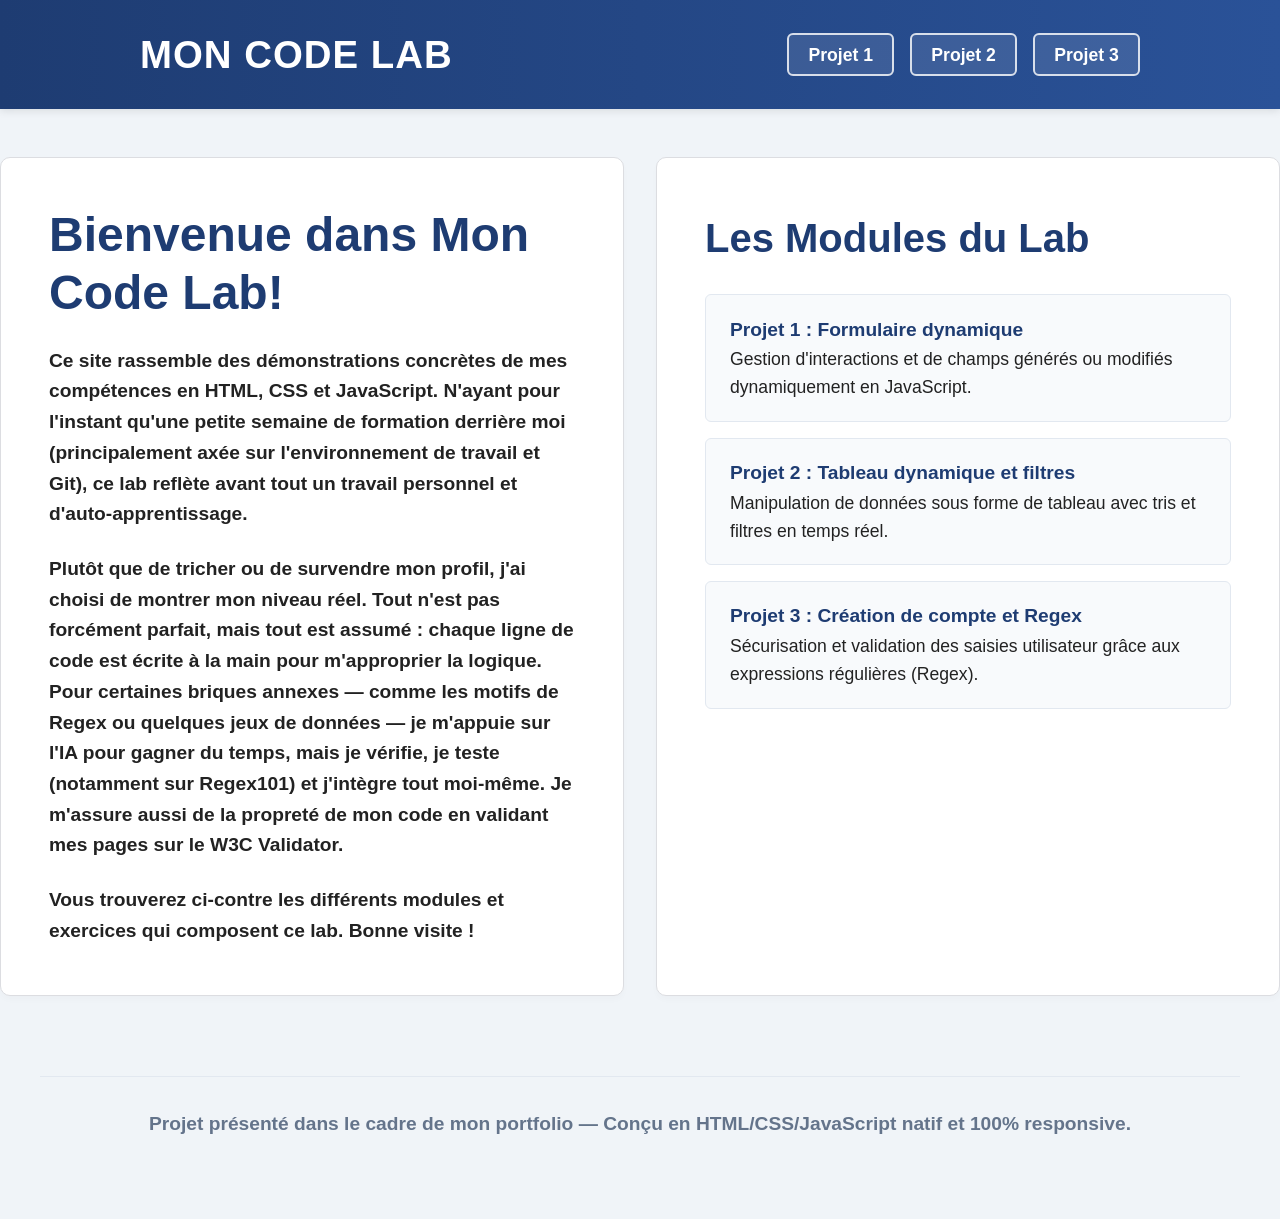
==== index.html @ 9af28d7e "fix file name problem" ====
<!DOCTYPE html>
<html lang="en">
<head>
    <meta charset="UTF-8">
    <title>Mon Code Lab</title>
    <link rel="stylesheet" href="styles.css">
</head>
<body>
    <header>
        <nav>
            <h1>MON CODE LAB</h1>
            <ul>
                <li><a href="./Projet-1/index.html">Projet 1</a></li>
                <li><a href="./Projet-2/index.html">Projet 2</a></li>
                <li><a href="./Projet-3/index.html">Projet 3</a></li>
            </ul>
        </nav>
    </header>
    <main>
        <section>
            <h2>Bienvenue dans Mon Code Lab!</h2>
            <p>
                Ce site rassemble des démonstrations concrètes de mes compétences en HTML, CSS et JavaScript. N'ayant pour
                l'instant qu'une petite semaine de formation derrière moi (principalement axée sur l'environnement de
                travail et Git), ce lab reflète avant tout un travail personnel et d'auto-apprentissage.
            </p>
            <p>
                Plutôt que de tricher ou de survendre mon profil, j'ai choisi de montrer mon niveau réel. Tout n'est pas
                forcément parfait, mais tout est assumé : chaque ligne de code est écrite à la main pour m'approprier la
                logique. Pour certaines briques annexes — comme les motifs de Regex ou quelques jeux de données — je
                m'appuie sur l'IA pour gagner du temps, mais je vérifie, je teste (notamment sur Regex101) et j'intègre tout
                moi-même. Je m'assure aussi de la propreté de mon code en validant mes pages sur le W3C Validator.
            </p>
            <p>
                Vous trouverez ci-contre les différents modules et exercices qui composent ce lab. Bonne visite !
            </p>
        </section>
        <section id="projets">
            <h3>Les Modules du Lab</h3>
            <ul>
                <li>
                    <strong>Projet 1 : Formulaire dynamique</strong><br>
                    Gestion d'interactions et de champs générés ou modifiés dynamiquement en JavaScript.
                </li>
                <li>
                    <strong>Projet 2 : Tableau dynamique et filtres</strong><br>
                    Manipulation de données sous forme de tableau avec tris et filtres en temps réel.
                </li>
                <li>
                    <strong>Projet 3 : Création de compte et Regex</strong><br>
                    Sécurisation et validation des saisies utilisateur grâce aux expressions régulières (Regex).
                </li>
            </ul>
        </section>
    </main>
    <footer>
        <p>Projet présenté dans le cadre de mon portfolio — Conçu en HTML/CSS/JavaScript natif et 100% responsive.</p>
    </footer>
</body>
</html>
---- styles.css ----
* {
    box-sizing: border-box;
    margin: 0;
    padding: 0;
}

body {
    font-family: Arial, sans-serif;
    line-height: 1.6;
    color: #222222;
    background-color: #f0f4f8;
    margin: 0;
    padding: 0;
}

header {
    background: linear-gradient(90deg, #1e3c72, #2a5298);
    color: #ffffff;
    padding: 1.5rem 2rem;
    box-shadow: 0 2px 8px rgba(0, 0, 0, 0.1);
}

nav {
    display: flex;
    justify-content: space-between;
    align-items: center;
    max-width: 1000px;
    margin: 0 auto;
}

nav h1 {
    font-size: 2.4rem;
    letter-spacing: 1px;
    margin: 0;
}

nav ul {
    list-style: none;
    display: flex;
    gap: 1rem;
    margin: 0;
    padding: 0;
}

nav a {
    color: #ffffff;
    text-decoration: none;
    font-size: 1.1rem;
    font-weight: bold;
    padding: 0.6rem 1.2rem;
    border: 2px solid rgba(255, 255, 255, 0.8);
    border-radius: 6px;
    background-color: rgba(255, 255, 255, 0.1);
    transition: all 0.2s ease;
}

nav a:hover {
    background-color: #ffffff;
    color: #1e3c72;
    text-decoration: none;
}

main {
    display: flex;
    max-width: 1400px;
    margin: 3rem auto;
    gap: 2rem;
    justify-content: center;
}

main section {
    flex: 1;
    background-color: #ffffff;
    padding: 3rem;
    border-radius: 10px;
    border: 1px solid #dcdde1;
    margin-bottom: 2rem;
    box-shadow: 0 4px 6px rgba(0, 0, 0, 0.02);
}

h2 {
    color: #1e3c72;
    font-size: 3rem;
    margin-top: 0;
    margin-bottom: 1.5rem;
    line-height: 1.2;
}

p {
    font-size: 1.2rem;
    font-weight: 550;
    margin-bottom: 1.5rem;
}

p:last-child {
    margin-bottom: 0;
}

#projets h3 {
    color: #1e3c72;
    font-size: 2.5rem;
    margin-top: 0;
    margin-bottom: 1.5rem;
}

#projets ul {
    list-style: none;
    display: flex;
    flex-direction: column;
    gap: 1rem;
}

#projets li {
    background-color: #f8fafc;
    border: 1px solid #e2e8f0;
    padding: 1.2rem 1.5rem;
    border-radius: 6px;
    font-size: 1.1rem;
}

#projets li:hover {
    border-color: #1e3c72;
    transform: translateY(-2px);
}

#projets li strong {
    color: #1e3c72;
    font-size: 1.2rem;
}

footer {
    text-align: center;
    padding: 2rem;
    color: #64748b;
    font-size: 0.95rem;
    border-top: 1px solid #e2e8f0;
    max-width: 1200px;
    margin: 0 auto 3rem auto;
}

@media (max-width: 770px) {
    main {
        flex-direction: column;
    }

    nav ul {
        width: 100%;
        flex-direction: column; /* Les liens passent en vertical */
        gap: 0.8rem;
    }

    nav a {
        display: block;
        width: 100%;
        text-align: center;
    }
}
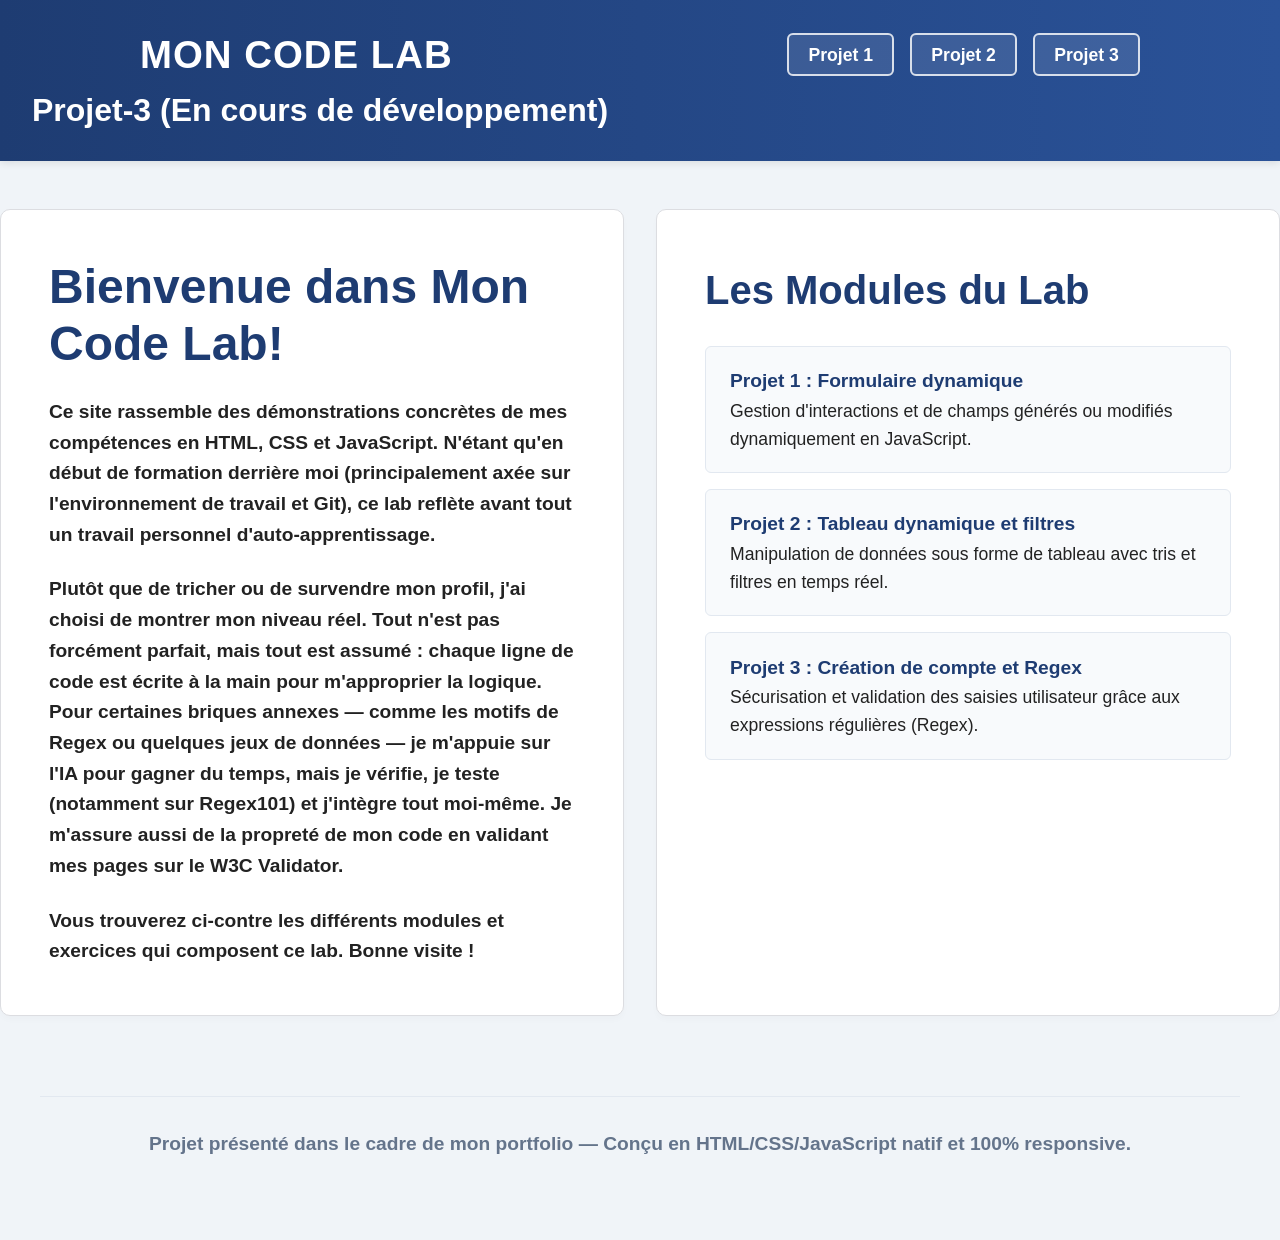
==== commit 0a4af07d: "add project 4 && fix many content problems" ====
--- a/index.html
+++ b/index.html
@@ -15,14 +15,15 @@
                 <li><a href="./Projet-3/index.html">Projet 3</a></li>
             </ul>
         </nav>
+        <h1>Projet-3 (En cours de développement)</h1>
     </header>
     <main>
         <section>
             <h2>Bienvenue dans Mon Code Lab!</h2>
             <p>
-                Ce site rassemble des démonstrations concrètes de mes compétences en HTML, CSS et JavaScript. N'ayant pour
-                l'instant qu'une petite semaine de formation derrière moi (principalement axée sur l'environnement de
-                travail et Git), ce lab reflète avant tout un travail personnel et d'auto-apprentissage.
+                Ce site rassemble des démonstrations concrètes de mes compétences en HTML, CSS et JavaScript. N'étant
+                qu'en début de formation derrière moi (principalement axée sur l'environnement de travail et Git), ce lab
+                reflète avant tout un travail personnel d'auto-apprentissage.
             </p>
             <p>
                 Plutôt que de tricher ou de survendre mon profil, j'ai choisi de montrer mon niveau réel. Tout n'est pas
--- a/styles.css
+++ b/styles.css
@@ -59,6 +59,8 @@
     color: #1e3c72;
     text-decoration: none;
 }
+
+
 
 main {
     display: flex;
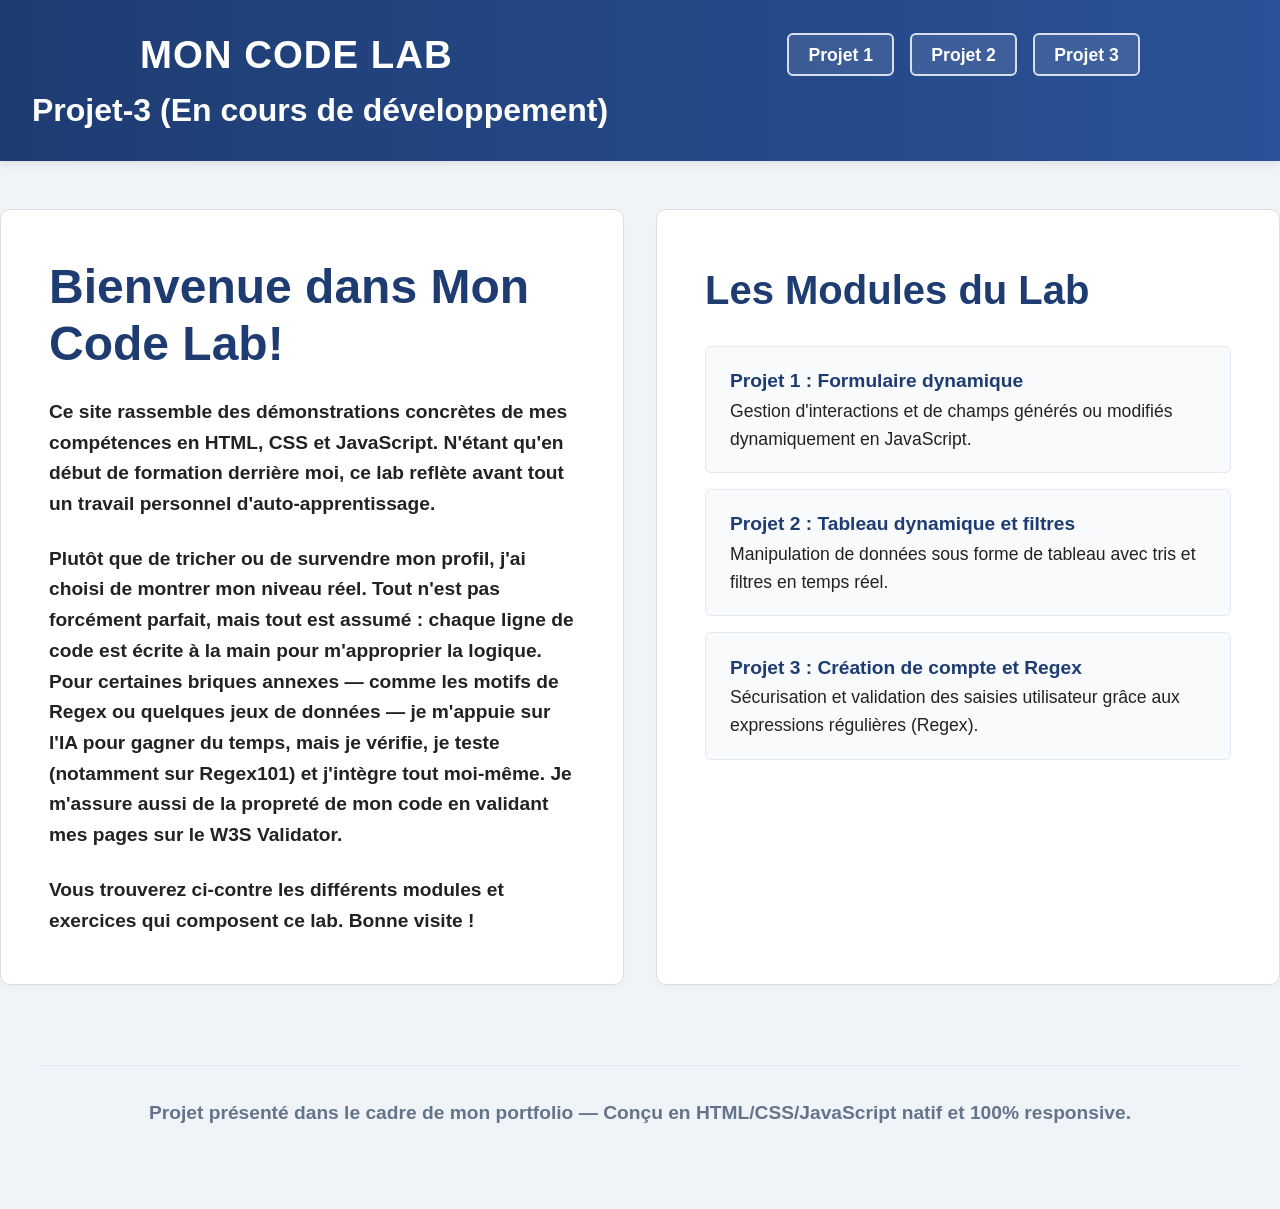
==== commit 4e37968f: "fix content problems" ====
--- a/index.html
+++ b/index.html
@@ -22,15 +22,14 @@
             <h2>Bienvenue dans Mon Code Lab!</h2>
             <p>
                 Ce site rassemble des démonstrations concrètes de mes compétences en HTML, CSS et JavaScript. N'étant
-                qu'en début de formation derrière moi (principalement axée sur l'environnement de travail et Git), ce lab
-                reflète avant tout un travail personnel d'auto-apprentissage.
+                qu'en début de formation derrière moi, ce lab reflète avant tout un travail personnel d'auto-apprentissage.
             </p>
             <p>
                 Plutôt que de tricher ou de survendre mon profil, j'ai choisi de montrer mon niveau réel. Tout n'est pas
                 forcément parfait, mais tout est assumé : chaque ligne de code est écrite à la main pour m'approprier la
                 logique. Pour certaines briques annexes — comme les motifs de Regex ou quelques jeux de données — je
                 m'appuie sur l'IA pour gagner du temps, mais je vérifie, je teste (notamment sur Regex101) et j'intègre tout
-                moi-même. Je m'assure aussi de la propreté de mon code en validant mes pages sur le W3C Validator.
+                moi-même. Je m'assure aussi de la propreté de mon code en validant mes pages sur le W3S Validator.
             </p>
             <p>
                 Vous trouverez ci-contre les différents modules et exercices qui composent ce lab. Bonne visite !
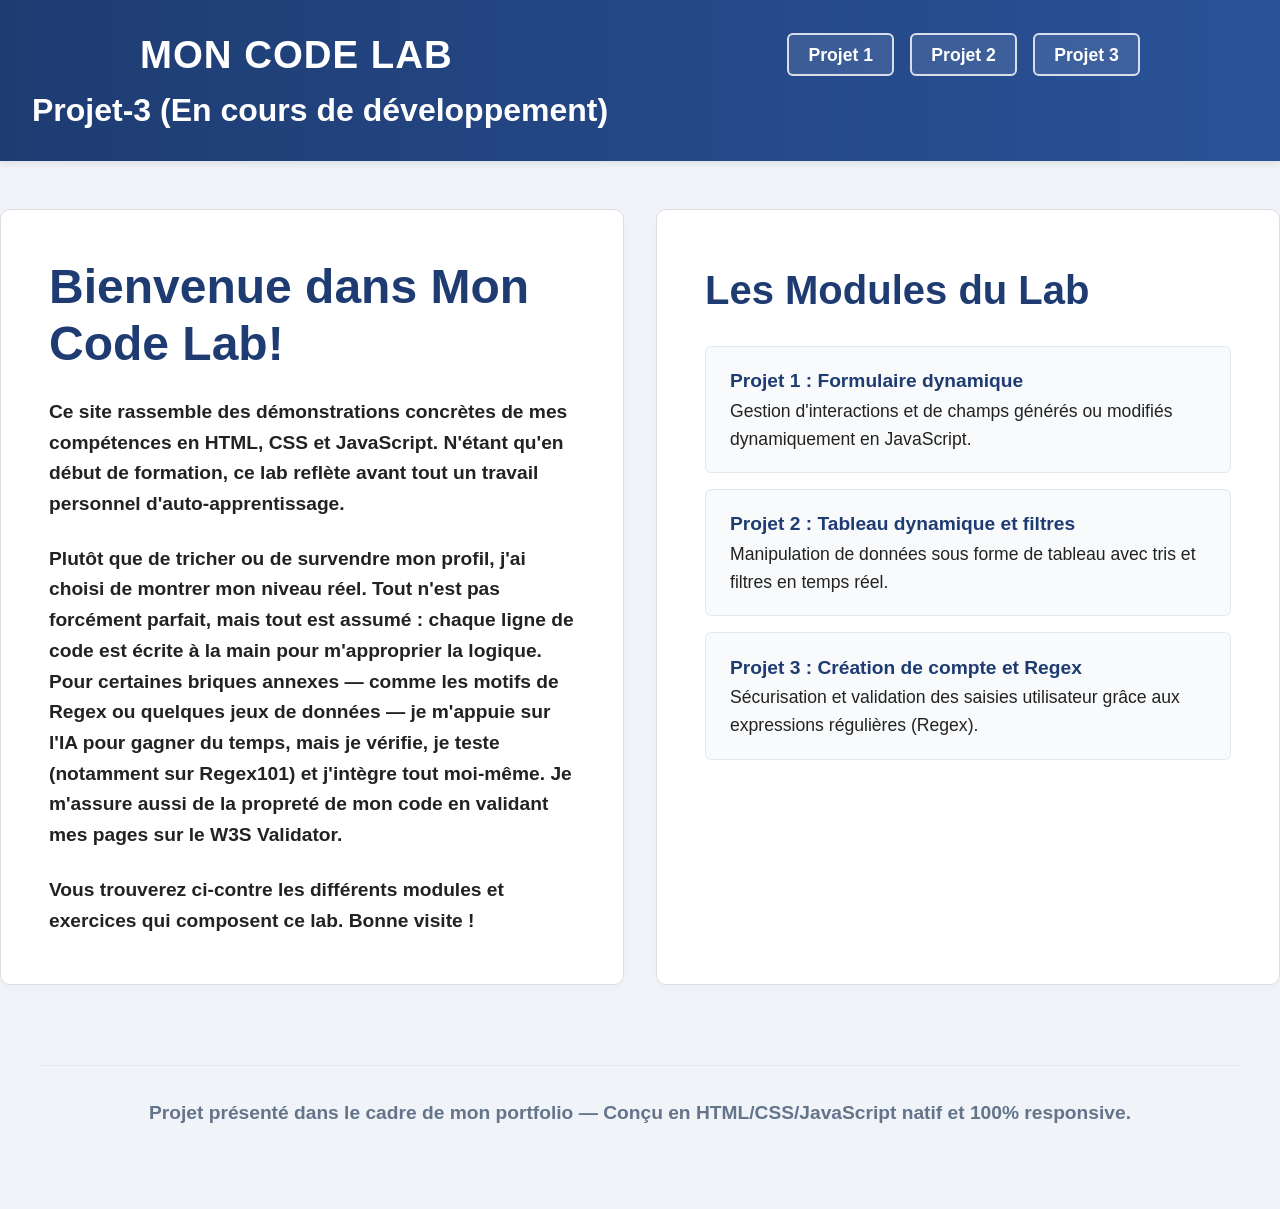
==== commit 7847d0e6: "update content" ====
--- a/index.html
+++ b/index.html
@@ -22,7 +22,7 @@
             <h2>Bienvenue dans Mon Code Lab!</h2>
             <p>
                 Ce site rassemble des démonstrations concrètes de mes compétences en HTML, CSS et JavaScript. N'étant
-                qu'en début de formation derrière moi, ce lab reflète avant tout un travail personnel d'auto-apprentissage.
+                qu'en début de formation, ce lab reflète avant tout un travail personnel d'auto-apprentissage.
             </p>
             <p>
                 Plutôt que de tricher ou de survendre mon profil, j'ai choisi de montrer mon niveau réel. Tout n'est pas
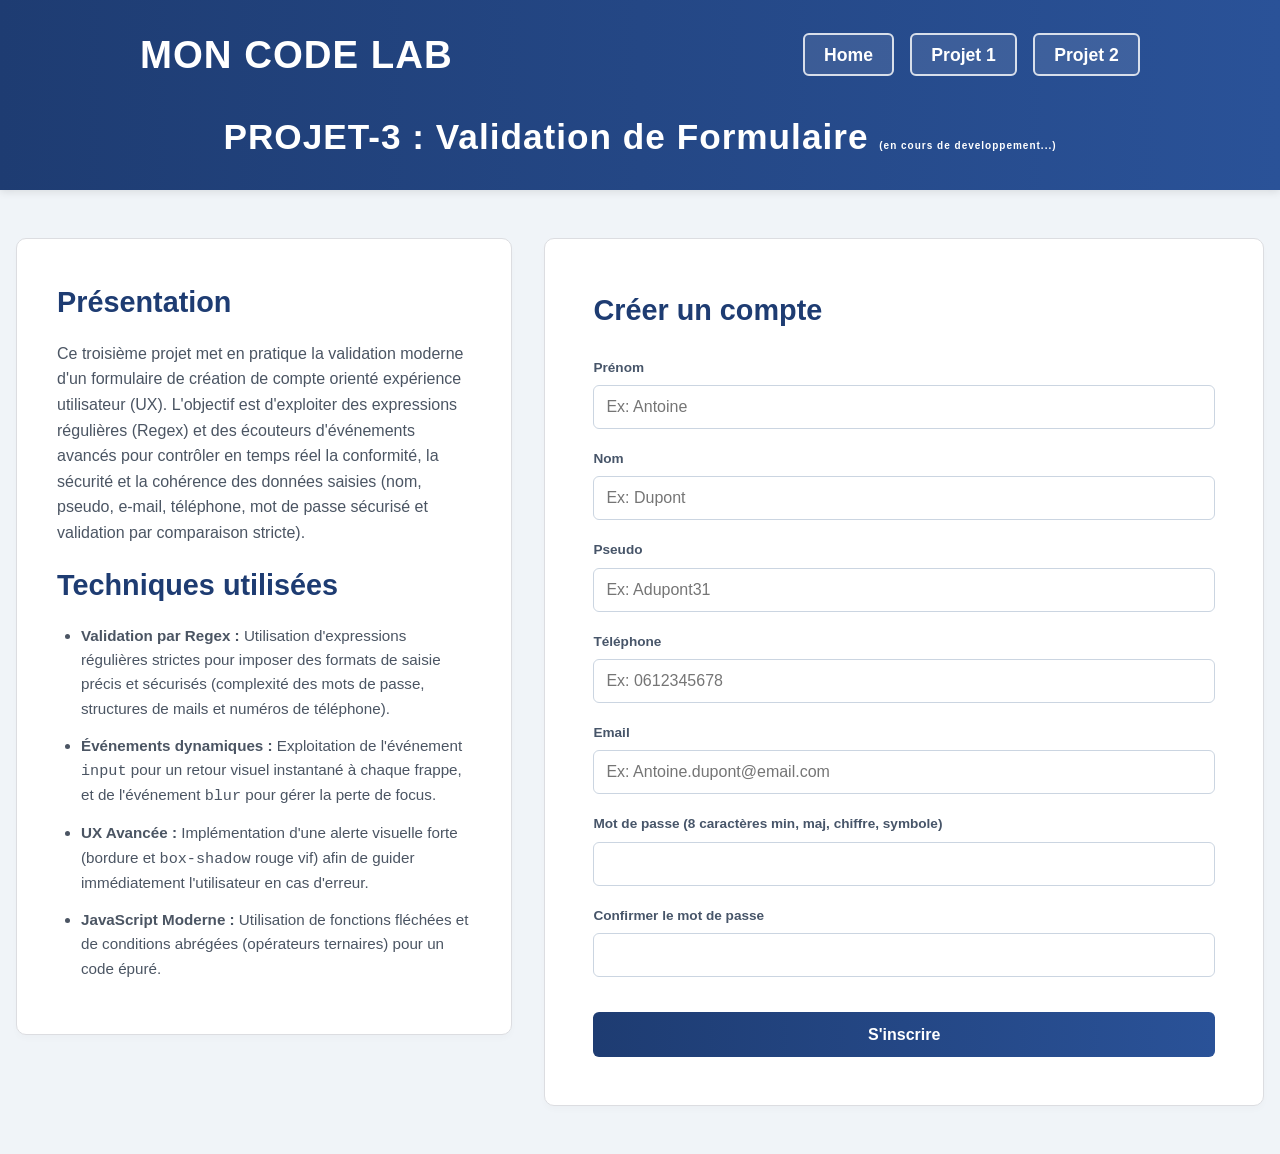
==== commit 5bd0188e: "fix css details" ====
--- a/index.html
+++ b/index.html
@@ -1,60 +1,88 @@
+
 <!DOCTYPE html>
-<html lang="en">
+<html lang="fr">
 <head>
     <meta charset="UTF-8">
-    <title>Mon Code Lab</title>
+    <title>Mon Code Lab - Projet 3</title>
     <link rel="stylesheet" href="styles.css">
+    <script src="script.js" defer></script>
 </head>
 <body>
-    <header>
-        <nav>
-            <h1>MON CODE LAB</h1>
-            <ul>
-                <li><a href="./Projet-1/index.html">Projet 1</a></li>
-                <li><a href="./Projet-2/index.html">Projet 2</a></li>
-                <li><a href="./Projet-3/index.html">Projet 3</a></li>
-            </ul>
-        </nav>
-        <h1>Projet-3 (En cours de développement)</h1>
-    </header>
-    <main>
-        <section>
-            <h2>Bienvenue dans Mon Code Lab!</h2>
-            <p>
-                Ce site rassemble des démonstrations concrètes de mes compétences en HTML, CSS et JavaScript. N'étant
-                qu'en début de formation, ce lab reflète avant tout un travail personnel d'auto-apprentissage.
-            </p>
-            <p>
-                Plutôt que de tricher ou de survendre mon profil, j'ai choisi de montrer mon niveau réel. Tout n'est pas
-                forcément parfait, mais tout est assumé : chaque ligne de code est écrite à la main pour m'approprier la
-                logique. Pour certaines briques annexes — comme les motifs de Regex ou quelques jeux de données — je
-                m'appuie sur l'IA pour gagner du temps, mais je vérifie, je teste (notamment sur Regex101) et j'intègre tout
-                moi-même. Je m'assure aussi de la propreté de mon code en validant mes pages sur le W3S Validator.
-            </p>
-            <p>
-                Vous trouverez ci-contre les différents modules et exercices qui composent ce lab. Bonne visite !
-            </p>
-        </section>
-        <section id="projets">
-            <h3>Les Modules du Lab</h3>
-            <ul>
-                <li>
-                    <strong>Projet 1 : Formulaire dynamique</strong><br>
-                    Gestion d'interactions et de champs générés ou modifiés dynamiquement en JavaScript.
-                </li>
-                <li>
-                    <strong>Projet 2 : Tableau dynamique et filtres</strong><br>
-                    Manipulation de données sous forme de tableau avec tris et filtres en temps réel.
-                </li>
-                <li>
-                    <strong>Projet 3 : Création de compte et Regex</strong><br>
-                    Sécurisation et validation des saisies utilisateur grâce aux expressions régulières (Regex).
-                </li>
-            </ul>
-        </section>
-    </main>
-    <footer>
-        <p>Projet présenté dans le cadre de mon portfolio — Conçu en HTML/CSS/JavaScript natif et 100% responsive.</p>
-    </footer>
+<header>
+    <nav>
+        <h1>MON CODE LAB</h1>
+        <ul>
+            <li><a href="../index.html">Home</a></li>
+            <li><a href="../Projet-1/index.html">Projet 1</a></li>
+            <li><a href="../Projet-2/index.html">Projet 2</a></li>
+        </ul>
+    </nav>
+    <h1 class="pageTitle">PROJET-3 : Validation de Formulaire <span style="font-size: 10px;">(en cours de developpement...)</span></h1>
+</header>
+<main class="pageLayout">
+    <aside class="sidebarProject">
+        <h2>Présentation</h2>
+        <p>
+            Ce troisième projet met en pratique la validation moderne d'un formulaire de création de compte orienté
+            expérience utilisateur (UX). L'objectif est d'exploiter des expressions régulières (Regex) et des écouteurs
+            d'événements avancés pour contrôler en temps réel la conformité, la sécurité et la cohérence des données
+            saisies (nom, pseudo, e-mail, téléphone, mot de passe sécurisé et validation par comparaison stricte).
+        </p>
+        <h2>Techniques utilisées</h2>
+        <ul>
+            <li>
+                <strong>Validation par Regex :</strong> Utilisation d'expressions régulières strictes pour imposer des
+                formats de saisie précis et sécurisés (complexité des mots de passe, structures de mails et numéros de
+                téléphone).
+            </li>
+            <li>
+                <strong>Événements dynamiques :</strong> Exploitation de l'événement <code>input</code> pour un retour
+                visuel instantané à chaque frappe, et de l'événement <code>blur</code> pour gérer la perte de focus.
+            </li>
+            <li>
+                <strong>UX Avancée :</strong> Implémentation d'une alerte visuelle forte (bordure et
+                <code>box-shadow</code> rouge vif) afin de guider immédiatement l'utilisateur en cas d'erreur.
+            </li>
+            <li>
+                <strong>JavaScript Moderne :</strong> Utilisation de fonctions fléchées et de conditions abrégées
+                (opérateurs ternaires) pour un code épuré.
+            </li>
+        </ul>
+    </aside>
+    <section class="sectionFormContainer">
+        <h2>Créer un compte</h2>
+        <form id="registerForm" novalidate>
+            <div class="inputGroup">
+                <label for="firstNameInput">Prénom</label>
+                <input type="text" id="firstNameInput" placeholder="Ex: Antoine">
+            </div>
+            <div class="inputGroup">
+                <label for="lastNameInput">Nom</label>
+                <input type="text" id="lastNameInput" placeholder="Ex: Dupont">
+            </div>
+            <div class="inputGroup">
+                <label for="pseudoInput">Pseudo</label>
+                <input type="text" id="pseudoInput" placeholder="Ex: Adupont31">
+            </div>
+            <div class="inputGroup">
+                <label for="phoneInput">Téléphone</label>
+                <input type="tel" id="phoneInput" placeholder="Ex: 0612345678">
+            </div>
+            <div class="inputGroup">
+                <label for="emailInput">Email</label>
+                <input type="email" id="emailInput" placeholder="Ex: Antoine.dupont@email.com">
+            </div>
+            <div class="inputGroup">
+                <label for="passwordInput">Mot de passe (8 caractères min, maj, chiffre, symbole)</label>
+                <input type="password" id="passwordInput">
+            </div>
+            <div class="inputGroup">
+                <label for="confirmPasswordInput">Confirmer le mot de passe</label>
+                <input type="password" id="confirmPasswordInput">
+            </div>
+            <button type="submit" id="submitBtn" class="submitButton">S'inscrire</button>
+        </form>
+    </section>
+</main>
 </body>
-</html>
+</html>
--- a/styles.css
+++ b/styles.css
@@ -60,94 +60,128 @@
     text-decoration: none;
 }
 
+header .pageTitle {
+    text-align: center;
+    color: #ffffff;
+    font-size: 2.2rem;
+    margin-top: 1.5rem;
+    font-weight: bold;
+    letter-spacing: 1px;
+}
 
-
-main {
+.pageLayout {
     display: flex;
     max-width: 1400px;
     margin: 3rem auto;
     gap: 2rem;
     justify-content: center;
+    align-items: flex-start;
+    padding: 0 1rem;
 }
 
-main section {
+.sidebarProject {
     flex: 1;
+    background-color: #ffffff;
+    padding: 2.5rem;
+    border-radius: 10px;
+    border: 1px solid #dcdde1;
+    box-shadow: 0 4px 6px rgba(0, 0, 0, 0.02);
+}
+
+.sidebarProject h2 {
+    color: #1e3c72;
+    margin-bottom: 1rem;
+    font-size: 1.8rem;
+}
+
+.sidebarProject p {
+    color: #4b5563;
+    margin-bottom: 1rem;
+}
+
+.sidebarProject ul {
+    padding-left: 1.5rem;
+    color: #4b5563;
+}
+
+.sidebarProject li {
+    margin-bottom: 0.8rem;
+    font-size: 0.95rem;
+}
+
+.sectionFormContainer {
+    flex: 1.5;
     background-color: #ffffff;
     padding: 3rem;
     border-radius: 10px;
     border: 1px solid #dcdde1;
-    margin-bottom: 2rem;
     box-shadow: 0 4px 6px rgba(0, 0, 0, 0.02);
 }
 
-h2 {
+.sectionFormContainer h2 {
     color: #1e3c72;
-    font-size: 3rem;
-    margin-top: 0;
     margin-bottom: 1.5rem;
-    line-height: 1.2;
+    font-size: 1.8rem;
 }
 
-p {
-    font-size: 1.2rem;
-    font-weight: 550;
-    margin-bottom: 1.5rem;
+.inputGroup {
+    display: flex;
+    flex-direction: column;
+    margin-bottom: 1.2rem;
 }
 
-p:last-child {
-    margin-bottom: 0;
+.inputGroup label {
+    font-size: 0.85rem;
+    font-weight: bold;
+    color: #475569;
+    margin-bottom: 0.4rem;
 }
 
-#projets h3 {
-    color: #1e3c72;
-    font-size: 2.5rem;
-    margin-top: 0;
-    margin-bottom: 1.5rem;
+.inputGroup input {
+    padding: 0.75rem;
+    border: 1px solid #cbd5e1;
+    border-radius: 6px;
+    font-size: 1rem;
+    outline: none;
+    transition: all 0.2s ease;
 }
 
-#projets ul {
-    list-style: none;
-    display: flex;
-    flex-direction: column;
-    gap: 1rem;
+.inputError {
+    border: 2px solid #dc2626 !important;
+    box-shadow: 0 0 8px rgba(220, 38, 38, 0.5) !important;
+    background-color: #fef2f2 !important;
 }
 
-#projets li {
-    background-color: #f8fafc;
-    border: 1px solid #e2e8f0;
-    padding: 1.2rem 1.5rem;
-    border-radius: 6px;
-    font-size: 1.1rem;
+.inputSuccess {
+    border: 2px solid #16a34a !important;
 }
 
-#projets li:hover {
-    border-color: #1e3c72;
-    transform: translateY(-2px);
+.submitButton {
+    width: 100%;
+    padding: 0.85rem;
+    background: linear-gradient(90deg, #1e3c72, #2a5298);
+    color: #ffffff;
+    border: none;
+    border-radius: 6px;
+    font-size: 1rem;
+    font-weight: bold;
+    cursor: pointer;
+    transition: opacity 0.2s;
+    margin-top: 1rem;
 }
 
-#projets li strong {
-    color: #1e3c72;
-    font-size: 1.2rem;
+.submitButton:hover {
+    opacity: 0.9;
 }
 
-footer {
-    text-align: center;
-    padding: 2rem;
-    color: #64748b;
-    font-size: 0.95rem;
-    border-top: 1px solid #e2e8f0;
-    max-width: 1200px;
-    margin: 0 auto 3rem auto;
-}
-
-@media (max-width: 770px) {
-    main {
+@media (max-width: 900px) {
+    .pageLayout {
         flex-direction: column;
     }
 
     nav ul {
         width: 100%;
-        flex-direction: column; /* Les liens passent en vertical */
+        flex-direction: column;
         gap: 0.8rem;
     }
 
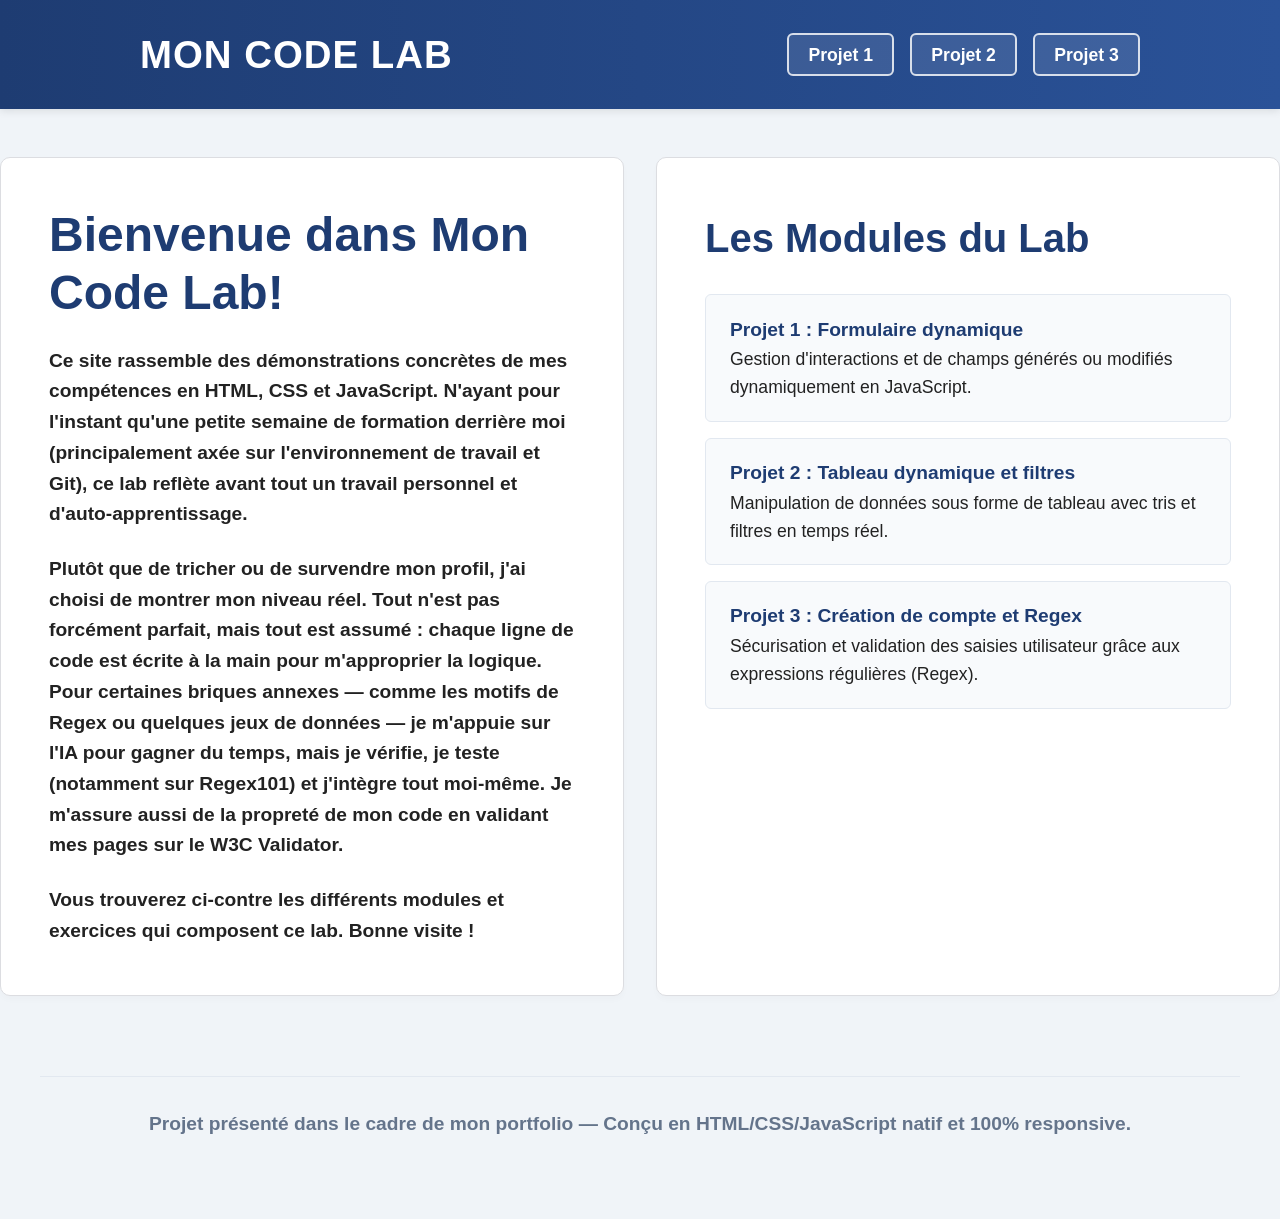
==== commit 23710321: "fix all problems" ====
--- a/index.html
+++ b/index.html
@@ -1,88 +1,60 @@
-
 <!DOCTYPE html>
-<html lang="fr">
+<html lang="en">
 <head>
     <meta charset="UTF-8">
-    <title>Mon Code Lab - Projet 3</title>
+    <title>Mon Code Lab</title>
     <link rel="stylesheet" href="styles.css">
-    <script src="script.js" defer></script>
 </head>
 <body>
 <header>
     <nav>
         <h1>MON CODE LAB</h1>
         <ul>
-            <li><a href="../index.html">Home</a></li>
-            <li><a href="../Projet-1/index.html">Projet 1</a></li>
-            <li><a href="../Projet-2/index.html">Projet 2</a></li>
+            <li><a href="./Projet-1/index.html">Projet 1</a></li>
+            <li><a href="./Projet-2/index.html">Projet 2</a></li>
+            <li><a href="./Projet-3/index.html">Projet 3</a></li>
         </ul>
     </nav>
-    <h1 class="pageTitle">PROJET-3 : Validation de Formulaire <span style="font-size: 10px;">(en cours de developpement...)</span></h1>
 </header>
-<main class="pageLayout">
-    <aside class="sidebarProject">
-        <h2>Présentation</h2>
+<main>
+    <section>
+        <h2>Bienvenue dans Mon Code Lab!</h2>
         <p>
-            Ce troisième projet met en pratique la validation moderne d'un formulaire de création de compte orienté
-            expérience utilisateur (UX). L'objectif est d'exploiter des expressions régulières (Regex) et des écouteurs
-            d'événements avancés pour contrôler en temps réel la conformité, la sécurité et la cohérence des données
-            saisies (nom, pseudo, e-mail, téléphone, mot de passe sécurisé et validation par comparaison stricte).
+            Ce site rassemble des démonstrations concrètes de mes compétences en HTML, CSS et JavaScript. N'ayant pour
+            l'instant qu'une petite semaine de formation derrière moi (principalement axée sur l'environnement de
+            travail et Git), ce lab reflète avant tout un travail personnel et d'auto-apprentissage.
         </p>
-        <h2>Techniques utilisées</h2>
+        <p>
+            Plutôt que de tricher ou de survendre mon profil, j'ai choisi de montrer mon niveau réel. Tout n'est pas
+            forcément parfait, mais tout est assumé : chaque ligne de code est écrite à la main pour m'approprier la
+            logique. Pour certaines briques annexes — comme les motifs de Regex ou quelques jeux de données — je
+            m'appuie sur l'IA pour gagner du temps, mais je vérifie, je teste (notamment sur Regex101) et j'intègre tout
+            moi-même. Je m'assure aussi de la propreté de mon code en validant mes pages sur le W3C Validator.
+        </p>
+        <p>
+            Vous trouverez ci-contre les différents modules et exercices qui composent ce lab. Bonne visite !
+        </p>
+    </section>
+    <section id="projets">
+        <h3>Les Modules du Lab</h3>
         <ul>
             <li>
-                <strong>Validation par Regex :</strong> Utilisation d'expressions régulières strictes pour imposer des
-                formats de saisie précis et sécurisés (complexité des mots de passe, structures de mails et numéros de
-                téléphone).
+                <strong>Projet 1 : Formulaire dynamique</strong><br>
+                Gestion d'interactions et de champs générés ou modifiés dynamiquement en JavaScript.
             </li>
             <li>
-                <strong>Événements dynamiques :</strong> Exploitation de l'événement <code>input</code> pour un retour
-                visuel instantané à chaque frappe, et de l'événement <code>blur</code> pour gérer la perte de focus.
+                <strong>Projet 2 : Tableau dynamique et filtres</strong><br>
+                Manipulation de données sous forme de tableau avec tris et filtres en temps réel.
             </li>
             <li>
-                <strong>UX Avancée :</strong> Implémentation d'une alerte visuelle forte (bordure et
-                <code>box-shadow</code> rouge vif) afin de guider immédiatement l'utilisateur en cas d'erreur.
-            </li>
-            <li>
-                <strong>JavaScript Moderne :</strong> Utilisation de fonctions fléchées et de conditions abrégées
-                (opérateurs ternaires) pour un code épuré.
+                <strong>Projet 3 : Création de compte et Regex</strong><br>
+                Sécurisation et validation des saisies utilisateur grâce aux expressions régulières (Regex).
             </li>
         </ul>
-    </aside>
-    <section class="sectionFormContainer">
-        <h2>Créer un compte</h2>
-        <form id="registerForm" novalidate>
-            <div class="inputGroup">
-                <label for="firstNameInput">Prénom</label>
-                <input type="text" id="firstNameInput" placeholder="Ex: Antoine">
-            </div>
-            <div class="inputGroup">
-                <label for="lastNameInput">Nom</label>
-                <input type="text" id="lastNameInput" placeholder="Ex: Dupont">
-            </div>
-            <div class="inputGroup">
-                <label for="pseudoInput">Pseudo</label>
-                <input type="text" id="pseudoInput" placeholder="Ex: Adupont31">
-            </div>
-            <div class="inputGroup">
-                <label for="phoneInput">Téléphone</label>
-                <input type="tel" id="phoneInput" placeholder="Ex: 0612345678">
-            </div>
-            <div class="inputGroup">
-                <label for="emailInput">Email</label>
-                <input type="email" id="emailInput" placeholder="Ex: Antoine.dupont@email.com">
-            </div>
-            <div class="inputGroup">
-                <label for="passwordInput">Mot de passe (8 caractères min, maj, chiffre, symbole)</label>
-                <input type="password" id="passwordInput">
-            </div>
-            <div class="inputGroup">
-                <label for="confirmPasswordInput">Confirmer le mot de passe</label>
-                <input type="password" id="confirmPasswordInput">
-            </div>
-            <button type="submit" id="submitBtn" class="submitButton">S'inscrire</button>
-        </form>
     </section>
 </main>
+<footer>
+    <p>Projet présenté dans le cadre de mon portfolio — Conçu en HTML/CSS/JavaScript natif et 100% responsive.</p>
+</footer>
 </body>
 </html>
--- a/styles.css
+++ b/styles.css
@@ -60,128 +60,92 @@
     text-decoration: none;
 }
 
-header .pageTitle {
-    text-align: center;
-    color: #ffffff;
-    font-size: 2.2rem;
-    margin-top: 1.5rem;
-    font-weight: bold;
-    letter-spacing: 1px;
-}
-
-.pageLayout {
+main {
     display: flex;
     max-width: 1400px;
     margin: 3rem auto;
     gap: 2rem;
     justify-content: center;
-    align-items: flex-start;
-    padding: 0 1rem;
 }
 
-.sidebarProject {
+main section {
     flex: 1;
-    background-color: #ffffff;
-    padding: 2.5rem;
-    border-radius: 10px;
-    border: 1px solid #dcdde1;
-    box-shadow: 0 4px 6px rgba(0, 0, 0, 0.02);
-}
-
-.sidebarProject h2 {
-    color: #1e3c72;
-    margin-bottom: 1rem;
-    font-size: 1.8rem;
-}
-
-.sidebarProject p {
-    color: #4b5563;
-    margin-bottom: 1rem;
-}
-
-.sidebarProject ul {
-    padding-left: 1.5rem;
-    color: #4b5563;
-}
-
-.sidebarProject li {
-    margin-bottom: 0.8rem;
-    font-size: 0.95rem;
-}
-
-.sectionFormContainer {
-    flex: 1.5;
     background-color: #ffffff;
     padding: 3rem;
     border-radius: 10px;
     border: 1px solid #dcdde1;
+    margin-bottom: 2rem;
     box-shadow: 0 4px 6px rgba(0, 0, 0, 0.02);
 }
 
-.sectionFormContainer h2 {
+h2 {
     color: #1e3c72;
+    font-size: 3rem;
+    margin-top: 0;
     margin-bottom: 1.5rem;
-    font-size: 1.8rem;
+    line-height: 1.2;
 }
 
-.inputGroup {
+p {
+    font-size: 1.2rem;
+    font-weight: 550;
+    margin-bottom: 1.5rem;
+}
+
+p:last-child {
+    margin-bottom: 0;
+}
+
+#projets h3 {
+    color: #1e3c72;
+    font-size: 2.5rem;
+    margin-top: 0;
+    margin-bottom: 1.5rem;
+}
+
+#projets ul {
+    list-style: none;
     display: flex;
     flex-direction: column;
-    margin-bottom: 1.2rem;
+    gap: 1rem;
 }
 
-.inputGroup label {
-    font-size: 0.85rem;
-    font-weight: bold;
-    color: #475569;
-    margin-bottom: 0.4rem;
+#projets li {
+    background-color: #f8fafc;
+    border: 1px solid #e2e8f0;
+    padding: 1.2rem 1.5rem;
+    border-radius: 6px;
+    font-size: 1.1rem;
 }
 
-.inputGroup input {
-    padding: 0.75rem;
-    border: 1px solid #cbd5e1;
-    border-radius: 6px;
-    font-size: 1rem;
-    outline: none;
-    transition: all 0.2s ease;
+#projets li:hover {
+    border-color: #1e3c72;
+    transform: translateY(-2px);
 }
 
-.inputError {
-    border: 2px solid #dc2626 !important;
-    box-shadow: 0 0 8px rgba(220, 38, 38, 0.5) !important;
-    background-color: #fef2f2 !important;
+#projets li strong {
+    color: #1e3c72;
+    font-size: 1.2rem;
 }
 
-.inputSuccess {
-    border: 2px solid #16a34a !important;
+footer {
+    text-align: center;
+    padding: 2rem;
+    color: #64748b;
+    font-size: 0.95rem;
+    border-top: 1px solid #e2e8f0;
+    max-width: 1200px;
+    margin: 0 auto 3rem auto;
 }
 
-.submitButton {
-    width: 100%;
-    padding: 0.85rem;
-    background: linear-gradient(90deg, #1e3c72, #2a5298);
-    color: #ffffff;
-    border: none;
-    border-radius: 6px;
-    font-size: 1rem;
-    font-weight: bold;
-    cursor: pointer;
-    transition: opacity 0.2s;
-    margin-top: 1rem;
-}
-
-.submitButton:hover {
-    opacity: 0.9;
-}
-
-@media (max-width: 900px) {
-    .pageLayout {
+@media (max-width: 770px) {
+    main {
         flex-direction: column;
     }
 
     nav ul {
         width: 100%;
-        flex-direction: column;
+        flex-direction: column; /* Les liens passent en vertical */
         gap: 0.8rem;
     }
 
